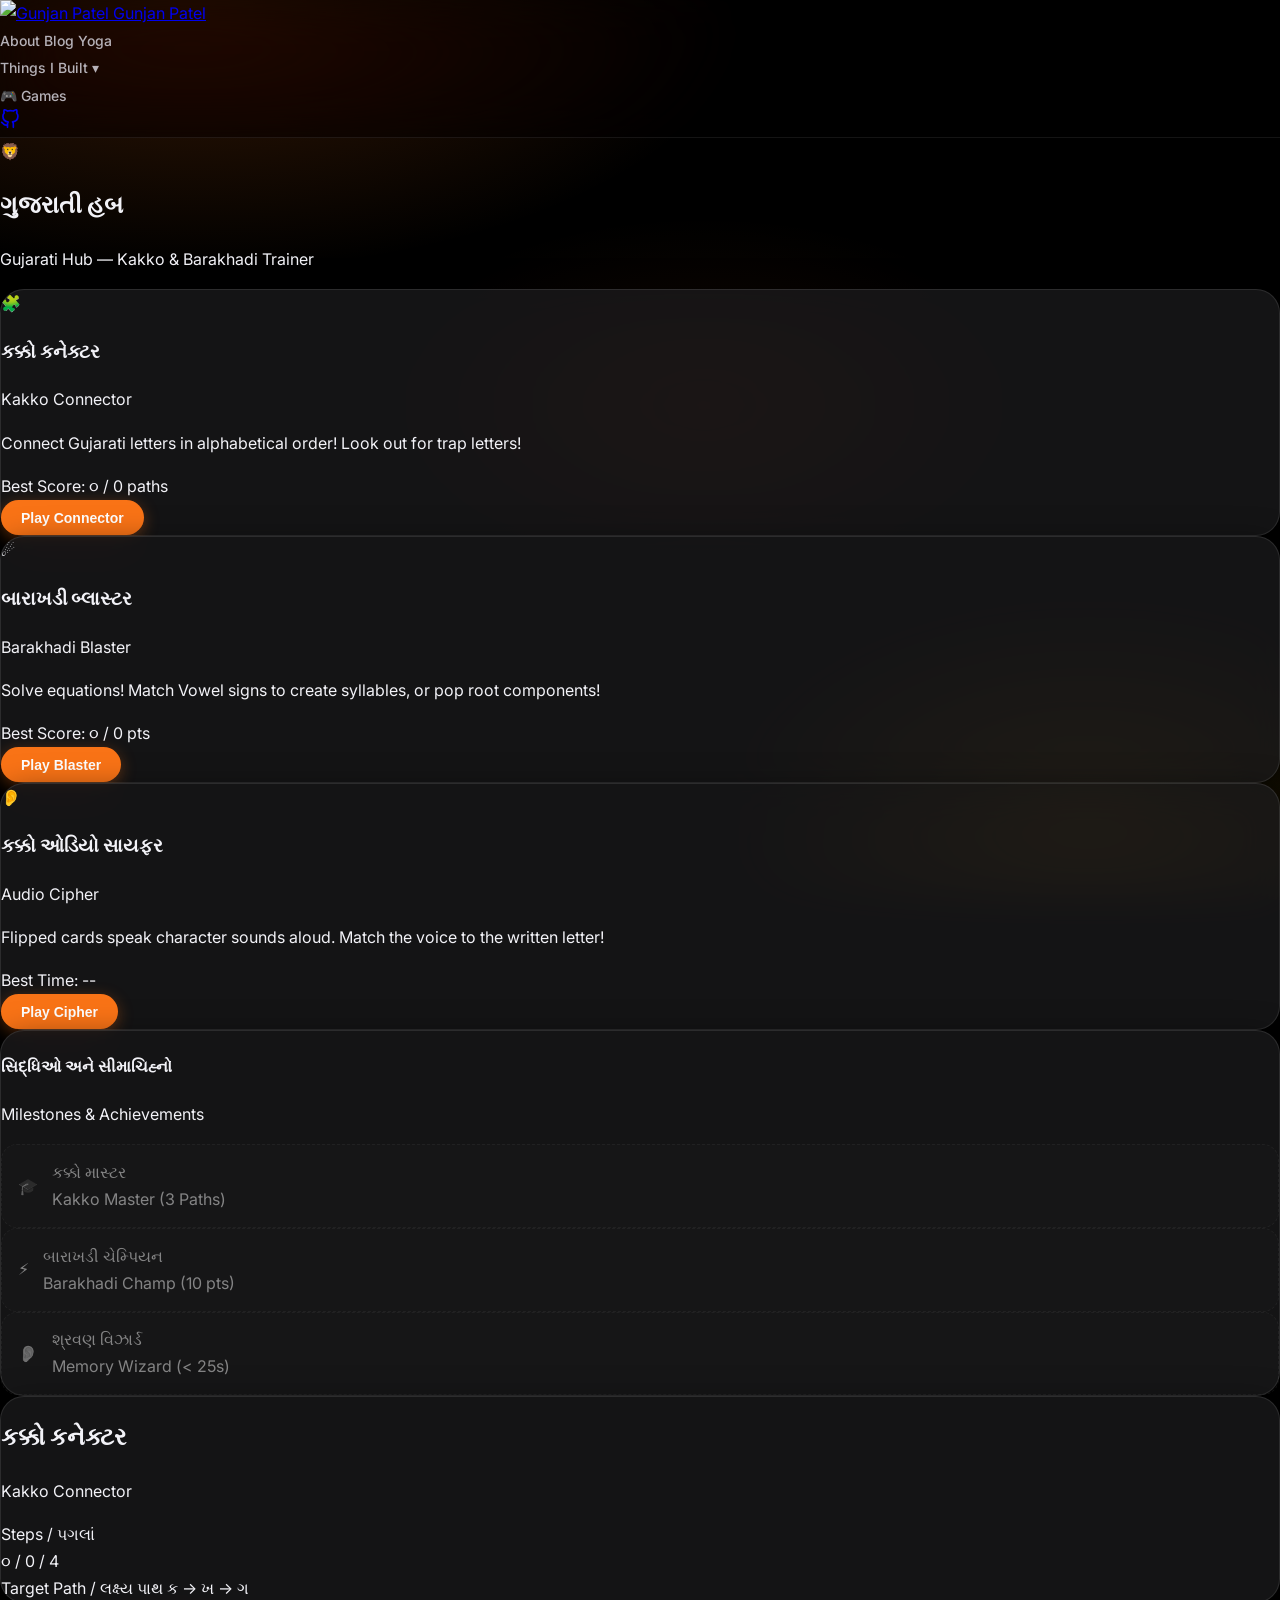
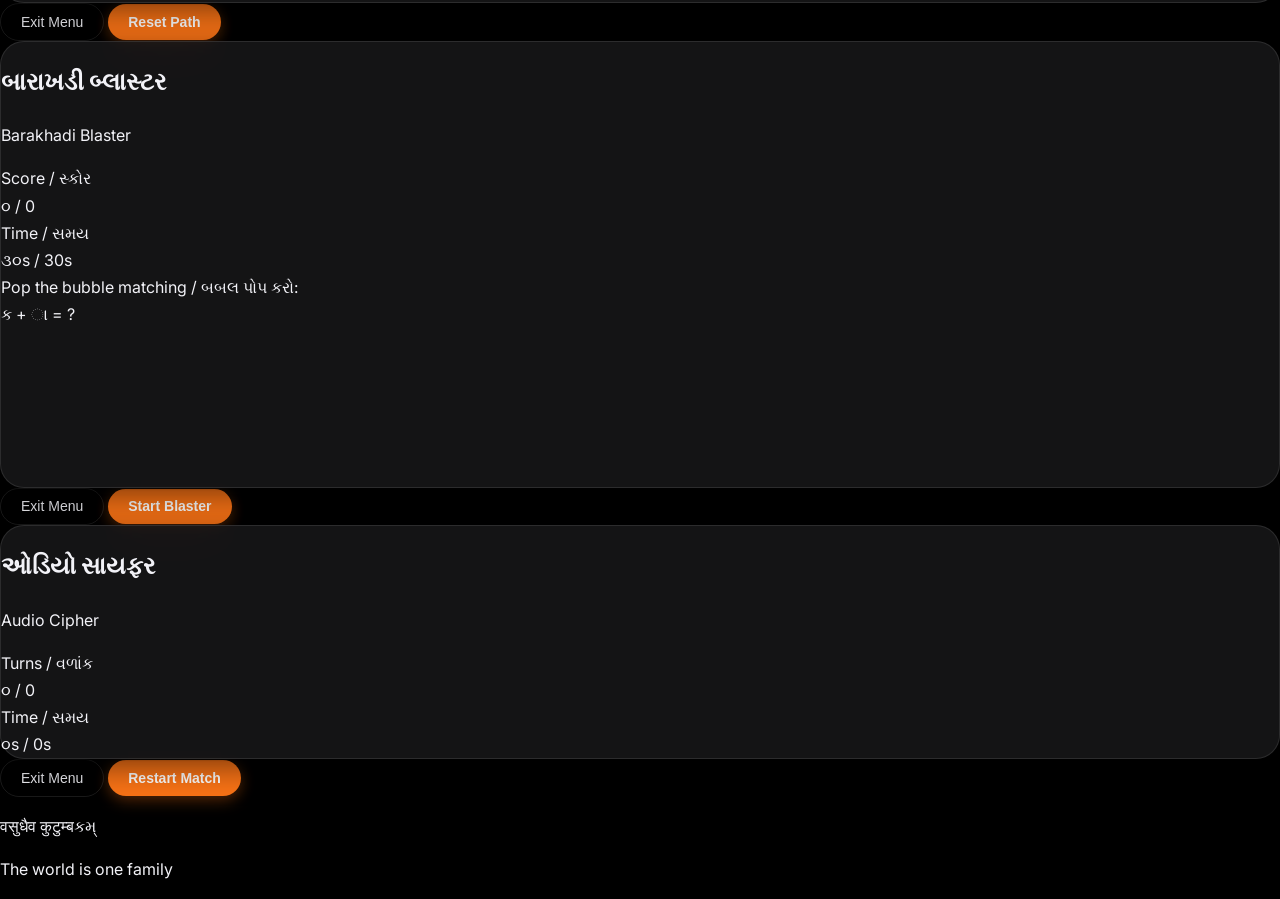
==== gujarati/index.html @ cbeb7ec4 "improvements" ====
<!DOCTYPE html>
<html lang="en">
<head>
  <meta charset="UTF-8" />
  <meta name="viewport" content="width=device-width, initial-scale=1.0, maximum-scale=1.0, user-scalable=no" />
  <title>Gujarati Hub — Kakko & Barakhadi Trainer</title>
  
  <link rel="preconnect" href="https://fonts.googleapis.com">
  <link rel="preconnect" href="https://fonts.gstatic.com" crossorigin>
  <link href="https://fonts.googleapis.com/css2?family=Inter:wght@400;500;600;700&family=Lora:ital,wght@0,400;0,500;0,600;1,400&family=JetBrains+Mono:wght@400;500&family=Nunito:wght@700;800;900&display=swap" rel="stylesheet">
  
  <script src="https://cdn.jsdelivr.net/npm/@tailwindcss/browser@4"></script>
  <link rel="stylesheet" href="styles.css" />
</head>
<body class="theme-gujarati">
  <div class="layout-wrapper flex flex-col min-h-screen">
    
    <!-- ─── Header ─── -->
    <header class="fixed top-0 left-0 right-0 z-50 h-14 flex items-center">
      <div class="max-w-4xl mx-auto w-full px-5 flex items-center justify-between">
        <a href="/" class="flex items-center gap-2.5 group text-decoration-none">
          <img src="https://gravatar.com/avatar/a71d5c71e4c2236145ec0b8058bf9508?s=400" alt="Gunjan Patel"
            class="w-7 h-7 rounded-full object-cover border border-[rgba(255,255,255,0.1)]" />
          <span class="font-semibold text-sm text-[#f2f2f7]">Gunjan Patel</span>
        </a>
        <nav class="hidden md:flex items-center gap-7">
          <a href="https://gunjanpatel.info/about" class="nav-link">About</a>
          <a href="https://gunjanpatel.info/blog" class="nav-link">Blog</a>
          <a href="https://gunjanpatel.info/yoga" class="nav-link">Yoga</a>
          <div class="nav-dropdown">
            <button class="nav-link nav-dropdown-btn" type="button">Things I Built ▾</button>
            <div class="nav-dropdown-menu">
              <a href="https://learn.gunjanpatel.info">Learn</a>
              <a href="https://shop.gunjanpatel.info">Patel Flours</a>
            </div>
          </div>
          <a href="https://games.gunjanpatel.info" class="nav-link">🎮 Games</a>
        </nav>
        <div class="flex items-center gap-2">
          <a href="https://github.com/gunjanpatel" target="_blank"
            class="text-[rgba(235,235,245,0.50)] hover:text-[#f97316] transition-colors" title="GitHub">
            <svg xmlns="http://www.w3.org/2000/svg" width="20" height="20" viewBox="0 0 24 24" fill="none"
              stroke="currentColor" stroke-width="2" stroke-linecap="round" stroke-linejoin="round">
              <path d="M9 19c-5 1.5-5-2.5-7-3m14 6v-3.87a3.37 3.37 0 0 0-.94-2.61c3.14-.35 6.44-1.54 6.44-7A5.44 5.44 0 0 0 20 4.77 5.07 5.07 0 0 0 19.91 1S18.73.65 16 2.48a13.38 13.38 0 0 0-7 0C6.27.65 5.09 1 5.09 1A5.07 5.07 0 0 0 5 4.77a5.44 5.44 0 0 0-1.5 3.78c0 5.42 3.3 6.61 6.44 7A3.37 3.37 0 0 0 9 18.13V22"></path>
            </svg>
          </a>
        </div>
      </div>
    </header>

    <!-- ─── Main Content ─── -->
    <main class="flex-1 pt-20 pb-12 px-5 flex flex-col items-center">

      <!-- MENU SCREEN -->
      <section id="menuScreen" class="w-full max-w-4xl mt-6">
        <div class="text-center mb-10">
          <div class="text-6xl mb-3">🦁</div>
          <h1 class="text-4xl font-extrabold text-amber-400 tracking-wide mb-1">ગુજરાતી હબ</h1>
          <p class="text-sm font-medium text-[rgba(235,235,245,0.40)] italic">Gujarati Hub — Kakko & Barakhadi Trainer</p>
        </div>

        <div class="grid md:grid-cols-3 gap-6">
          <!-- Card A: Kakko Connector -->
          <div class="game-selector-card glass-panel p-6 flex flex-col justify-between">
            <div>
              <div class="text-4xl mb-3">🧩</div>
              <h3 class="text-xl font-bold text-amber-400 mb-1">કક્કો કનેક્ટર</h3>
              <p class="text-xs font-semibold text-[rgba(235,235,245,0.40)] italic mb-3">Kakko Connector</p>
              <p class="text-sm text-[rgba(235,235,245,0.6)] mb-4 leading-relaxed">Connect Gujarati letters in alphabetical order! Look out for trap letters!</p>
              <div class="text-xs text-[rgba(235,235,245,0.4)] font-mono">Best Score: <span id="bestConnector">--</span></div>
            </div>
            <button onclick="launchMode('connector')" class="btn-primary mt-6 w-full justify-center">Play Connector</button>
          </div>

          <!-- Card B: Barakhadi Blaster -->
          <div class="game-selector-card glass-panel p-6 flex flex-col justify-between">
            <div>
              <div class="text-4xl mb-3">☄️</div>
              <h3 class="text-xl font-bold text-amber-400 mb-1">બારાખડી બ્લાસ્ટર</h3>
              <p class="text-xs font-semibold text-[rgba(235,235,245,0.40)] italic mb-3">Barakhadi Blaster</p>
              <p class="text-sm text-[rgba(235,235,245,0.6)] mb-4 leading-relaxed">Solve equations! Match Vowel signs to create syllables, or pop root components!</p>
              <div class="text-xs text-[rgba(235,235,245,0.4)] font-mono">Best Score: <span id="bestBlaster">--</span></div>
            </div>
            <button onclick="launchMode('blaster')" class="btn-primary mt-6 w-full justify-center">Play Blaster</button>
          </div>

          <!-- Card C: Audio Cipher -->
          <div class="game-selector-card glass-panel p-6 flex flex-col justify-between">
            <div>
              <div class="text-4xl mb-3">👂</div>
              <h3 class="text-xl font-bold text-amber-400 mb-1">કક્કો ઓડિયો સાયફર</h3>
              <p class="text-xs font-semibold text-[rgba(235,235,245,0.40)] italic mb-3">Audio Cipher</p>
              <p class="text-sm text-[rgba(235,235,245,0.6)] mb-4 leading-relaxed">Flipped cards speak character sounds aloud. Match the voice to the written letter!</p>
              <div class="text-xs text-[rgba(235,235,245,0.4)] font-mono">Best Time: <span id="bestCipher">--</span></div>
            </div>
            <button onclick="launchMode('cipher')" class="btn-primary mt-6 w-full justify-center">Play Cipher</button>
          </div>
        </div>

        <!-- Milestone Achievement Plaques -->
        <div class="mt-10 glass-panel p-6">
          <h4 class="text-lg font-bold text-amber-400 mb-1">સિદ્ધિઓ અને સીમાચિહ્નો</h4>
          <p class="text-xs text-[rgba(235,235,245,0.40)] italic mb-5">Milestones & Achievements</p>
          <div class="grid grid-cols-1 sm:grid-cols-2 md:grid-cols-3 gap-4">
            <!-- Plaque 1 -->
            <div id="badgeKakkoMaster" class="milestone-badge">
              <span class="text-2xl">🎓</span>
              <div>
                <div class="text-sm font-bold text-white">કક્કો માસ્ટર</div>
                <div class="text-[10px] text-[rgba(235,235,245,0.5)] italic">Kakko Master (3 Paths)</div>
              </div>
            </div>
            <!-- Plaque 2 -->
            <div id="badgeBarakhadiChamp" class="milestone-badge">
              <span class="text-2xl">⚡</span>
              <div>
                <div class="text-sm font-bold text-white">બારાખડી ચેમ્પિયન</div>
                <div class="text-[10px] text-[rgba(235,235,245,0.5)] italic">Barakhadi Champ (10 pts)</div>
              </div>
            </div>
            <!-- Plaque 3 -->
            <div id="badgeAudioWizard" class="milestone-badge">
              <span class="text-2xl">👂</span>
              <div>
                <div class="text-sm font-bold text-white">શ્રવણ વિઝાર્ડ</div>
                <div class="text-[10px] text-[rgba(235,235,245,0.5)] italic">Memory Wizard (&lt; 25s)</div>
              </div>
            </div>
          </div>
        </div>
      </section>

      <!-- MODE A: KAKKO CONNECTOR VIEW -->
      <section id="connectorView" class="hidden w-full max-w-lg mt-6">
        <div class="glass-panel p-6 mb-5">
          <div class="flex items-center justify-between mb-4 border-b border-[rgba(255,255,255,0.06)] pb-3">
            <div>
              <h2 class="text-xl font-bold text-amber-400">કક્કો કનેક્ટર</h2>
              <p class="text-[10px] font-medium text-[rgba(235,235,245,0.40)] italic">Kakko Connector</p>
            </div>
            <div class="flex gap-4 text-right">
              <div>
                <div class="text-[10px] text-[rgba(235,235,245,0.40)] font-semibold uppercase font-mono">Steps / પગલાં</div>
                <div class="text-base font-bold text-white" id="connectorStep">૦ / 0 / 4</div>
              </div>
            </div>
          </div>
          <div class="mb-4 text-center bg-black/40 py-2.5 px-4 rounded-xl">
            <span class="text-xs text-[rgba(235,235,245,0.5)] block mb-1">Target Path / લક્ષ્ય પાથ</span>
            <span class="text-lg font-bold text-white" id="connectorTarget">ક → ખ → ગ</span>
          </div>
          
          <!-- Pathfinding Grid -->
          <div class="grid grid-cols-4 gap-3 aspect-square w-full" id="connectorGrid">
            <!-- Grid tiles populated via JS -->
          </div>
        </div>
        
        <div class="flex gap-4">
          <button onclick="exitToMenu()" class="btn-secondary flex-1 justify-center">Exit Menu</button>
          <button onclick="initConnector()" class="btn-primary flex-1 justify-center">Reset Path</button>
        </div>
      </section>

      <!-- MODE B: BARAKHADI BLASTER VIEW -->
      <section id="blasterView" class="hidden w-full max-w-2xl mt-4">
        <div class="glass-panel p-6 mb-5">
          <div class="flex items-center justify-between mb-3 border-b border-[rgba(255,255,255,0.06)] pb-3">
            <div>
              <h2 class="text-xl font-bold text-amber-400">બારાખડી બ્લાસ્ટર</h2>
              <p class="text-[10px] font-medium text-[rgba(235,235,245,0.40)] italic">Barakhadi Blaster</p>
            </div>
            <div class="flex gap-6 text-right">
              <div>
                <div class="text-[10px] text-[rgba(235,235,245,0.40)] font-semibold uppercase font-mono">Score / સ્કોર</div>
                <div class="text-base font-bold text-white" id="blasterScore">૦ / 0</div>
              </div>
              <div>
                <div class="text-[10px] text-[rgba(235,235,245,0.40)] font-semibold uppercase font-mono">Time / સમય</div>
                <div class="text-base font-bold text-white" id="blasterTimer">૩૦s / 30s</div>
              </div>
            </div>
          </div>
          
          <!-- Target Display Panel -->
          <div class="bg-black/50 border border-[rgba(255,255,255,0.06)] rounded-xl py-4 px-6 text-center mb-4">
            <div class="text-xs text-[rgba(235,235,245,0.4)] uppercase tracking-wider mb-1">Pop the bubble matching / બબલ પોપ કરો:</div>
            <div class="text-3xl font-extrabold text-[#f97316]" id="blasterTargetFormula">ક + ા = ?</div>
          </div>

          <!-- Kinetic Canvas -->
          <div class="relative w-full aspect-[4/3] bg-black/60 border border-[rgba(255,255,255,0.1)] rounded-2xl overflow-hidden cursor-pointer">
            <canvas id="blasterCanvas" class="absolute inset-0 w-full h-full"></canvas>
          </div>
        </div>
        
        <div class="flex gap-4">
          <button onclick="exitToMenu()" class="btn-secondary flex-1 justify-center">Exit Menu</button>
          <button onclick="initBlaster()" class="btn-primary flex-1 justify-center" id="blasterStartBtn">Start Blaster</button>
        </div>
      </section>

      <!-- MODE C: AUDIO CIPHER VIEW -->
      <section id="cipherView" class="hidden w-full max-w-lg mt-6">
        <div class="glass-panel p-6 mb-5">
          <div class="flex items-center justify-between mb-4 border-b border-[rgba(255,255,255,0.06)] pb-3">
            <div>
              <h2 class="text-xl font-bold text-amber-400">ઓડિયો સાયફર</h2>
              <p class="text-[10px] font-medium text-[rgba(235,235,245,0.40)] italic">Audio Cipher</p>
            </div>
            <div class="flex gap-4 text-right">
              <div>
                <div class="text-[10px] text-[rgba(235,235,245,0.40)] font-semibold uppercase font-mono">Turns / વળાંક</div>
                <div class="text-base font-bold text-white" id="cipherFlips">૦ / 0</div>
              </div>
              <div>
                <div class="text-[10px] text-[rgba(235,235,245,0.40)] font-semibold uppercase font-mono">Time / સમય</div>
                <div class="text-base font-bold text-white" id="cipherTime">૦s / 0s</div>
              </div>
            </div>
          </div>
          
          <!-- Grid -->
          <div class="grid grid-cols-4 gap-3 aspect-square w-full" id="cipherGrid">
            <!-- Cipher cards loaded via JS -->
          </div>
        </div>
        
        <div class="flex gap-4">
          <button onclick="exitToMenu()" class="btn-secondary flex-1 justify-center">Exit Menu</button>
          <button onclick="initCipher()" class="btn-primary flex-1 justify-center">Restart Match</button>
        </div>
      </section>

      <!-- VICTORY OVERLAY -->
      <div id="winOverlay" class="win-overlay hidden">
        <div class="win-card glass-panel">
          <div class="win-emoji">🏆</div>
          <h2 class="win-title text-amber-400 font-extrabold text-3xl">અભિનંદન!</h2>
          <p class="text-xs font-semibold text-[rgba(235,235,245,0.40)] italic mb-3">Congratulations!</p>
          <p class="win-sub font-bold text-white" id="winStats">Completed in record time!</p>
          <p class="text-xs text-[rgba(235,235,245,0.40)] mt-2" id="newRecordText"></p>
          <div class="flex gap-3 mt-6">
            <button id="overlayPlayAgain" class="btn-primary flex-1 justify-center" type="button">Play Again 🔁</button>
            <button onclick="winOverlay.classList.add('hidden')" class="btn-secondary flex-1 justify-center" type="button">Close</button>
          </div>
        </div>
      </div>

    </main>

    <!-- ─── Footer ─── -->
    <footer class="mt-auto border-t border-[rgba(255,255,255,0.08)]">
      <div class="max-w-4xl mx-auto px-5 py-12">
        <div class="flex flex-col sm:flex-row items-start sm:items-center justify-between gap-8">
          <div>
            <p class="font-display font-medium text-lg mb-1 text-[#f2f2f7]">वसुधैव कुटुम्बકમ્</p>
            <p class="text-sm italic text-[rgba(235,235,245,0.50)]">The world is one family</p>
          </div>
        </div>
      </div>
    </footer>
  </div>

  <script src="gujarati.js"></script>
</body>
</html>
---- gujarati/styles.css ----
* {
  user-select: none;
  -webkit-user-select: none;
  -webkit-touch-callout: none;
}

@property --brand {
  syntax: '<color>';
  inherits: true;
  initial-value: #f97316;
}

@property --brand-hover {
  syntax: '<color>';
  inherits: true;
  initial-value: #fb923c;
}

@property --brand-soft {
  syntax: '<color>';
  inherits: true;
  initial-value: rgba(249, 115, 22, 0.15);
}

:root {
  --bg: #000000;
  --bg-subtle: #1c1c1e;
  --border: rgba(255, 255, 255, 0.10);
  --text-1: #f2f2f7;
  --text-2: rgba(235, 235, 245, 0.75);
  --text-3: rgba(235, 235, 245, 0.50);
  --text-4: rgba(235, 235, 245, 0.25);
  --brand: #f97316;
  --brand-hover: #fb923c;
  --brand-soft: rgba(249, 115, 22, 0.15);
  --glass-bg: rgba(28, 28, 30, 0.72);
  --glass-border: rgba(255, 255, 255, 0.10);
  --shadow-card: 0 8px 32px rgba(0, 0, 0, 0.5), 0 1px 2px rgba(0, 0, 0, 0.3);
}

html {
  font-family: 'Inter', system-ui, sans-serif;
  -webkit-font-smoothing: antialiased;
  scroll-behavior: smooth;
}

body {
  background-color: var(--bg);
  color: var(--text-1);
  margin: 0;
  min-height: 100vh;
  line-height: 1.7;
}

body::before {
  content: '';
  position: fixed;
  inset: 0;
  z-index: 0;
  pointer-events: none;
  background:
    radial-gradient(ellipse 80% 55% at 15% 0%, rgba(249, 115, 22, 0.22) 0%, transparent 55%),
    radial-gradient(ellipse 55% 45% at 85% 90%, rgba(234, 179, 8, 0.15) 0%, transparent 55%),
    radial-gradient(ellipse 45% 35% at 55% 45%, rgba(249, 115, 22, 0.08) 0%, transparent 60%);
}

body > * { position: relative; z-index: 1; }

.layout-wrapper {
  min-height: 100vh;
  display: flex;
  flex-direction: column;
}

/* ─── Header ─── */
header {
  background: rgba(0, 0, 0, 0.55);
  backdrop-filter: blur(28px) saturate(200%);
  -webkit-backdrop-filter: blur(28px) saturate(200%);
  border-bottom: 1px solid rgba(255, 255, 255, 0.08);
}

.nav-link {
  position: relative;
  font-size: 0.875rem;
  font-weight: 500;
  color: var(--text-2);
  transition: color 0.15s;
  padding-bottom: 2px;
  text-decoration: none;
}
.nav-link:hover { color: var(--text-1); }
.nav-link::after {
  content: '';
  position: absolute;
  bottom: -2px; left: 0;
  width: 0; height: 2px;
  background: var(--brand);
  transition: width 0.25s ease;
  border-radius: 2px;
}
.nav-link:hover::after { width: 100%; }

.nav-dropdown {
  position: relative;
}

.nav-dropdown-btn {
  background: none;
  border: none;
  cursor: pointer;
  padding: 0;
  font-family: inherit;
}

.nav-dropdown-btn::after {
  content: '';
  position: absolute;
  top: 100%;
  left: 0;
  right: 0;
  height: 16px;
}

.nav-dropdown-menu {
  display: none;
  position: absolute;
  top: calc(100% + 12px);
  left: 50%;
  transform: translateX(-50%);
  background: rgba(28, 28, 30, 0.95);
  backdrop-filter: blur(20px);
  border: 1px solid var(--border);
  border-radius: 12px;
  padding: 0.4rem;
  min-width: 140px;
  box-shadow: var(--shadow-card);
}

.nav-dropdown:hover .nav-dropdown-menu {
  display: flex;
  flex-direction: column;
}

.nav-dropdown-menu a {
  padding: 0.5rem 0.85rem;
  border-radius: 8px;
  font-size: 0.875rem;
  font-weight: 500;
  color: var(--text-2);
  text-decoration: none;
  transition: background 0.15s, color 0.15s;
}

.nav-dropdown-menu a:hover {
  background: var(--brand-soft);
  color: var(--brand);
}

/* ─── Panel ─── */
.glass-panel {
  background: var(--glass-bg);
  border: 1px solid var(--glass-border);
  border-radius: 24px;
  backdrop-filter: blur(20px) saturate(180%);
  -webkit-backdrop-filter: blur(20px) saturate(180%);
  box-shadow: var(--shadow-card);
}

/* ─── Buttons ─── */
.btn-primary {
  display: inline-flex;
  align-items: center;
  gap: 0.5rem;
  padding: 0.6rem 1.25rem;
  background-color: var(--brand);
  color: #fff;
  font-size: 0.875rem;
  font-weight: 600;
  border-radius: 9999px;
  transition: all 0.2s;
  border: none;
  cursor: pointer;
  box-shadow: 0 4px 15px rgba(249, 115, 22, 0.35);
}
.btn-primary:hover {
  background-color: var(--brand-hover);
  transform: translateY(-1px);
  box-shadow: 0 6px 24px rgba(249, 115, 22, 0.50);
}

.btn-secondary {
  display: inline-flex;
  align-items: center;
  gap: 0.5rem;
  padding: 0.6rem 1.25rem;
  background-color: transparent;
  color: var(--text-1);
  font-size: 0.875rem;
  font-weight: 500;
  border-radius: 9999px;
  border: 1px solid var(--border);
  transition: all 0.2s;
  cursor: pointer;
}
.btn-secondary:hover {
  border-color: var(--brand);
  background-color: var(--brand-soft);
  color: var(--brand);
}

.page-title {
  font-family: 'Nunito', 'Inter', sans-serif;
  font-weight: 900;
  margin: 0;
  background: linear-gradient(135deg, #f9fafb 0%, #fb923c 50%, #f97316 100%);
  -webkit-background-clip: text;
  -webkit-text-fill-color: transparent;
  background-clip: text;
}

/* ─── Score bar ─── */
.score-bar { border-radius: 16px; }
.score-num {
  font-family: 'Nunito', sans-serif;
  font-size: 1.5rem;
  font-weight: 900;
  color: var(--text-1);
  line-height: 1;
}

/* ─── Menu Selector Card ─── */
.game-selector-card {
  transition: transform 0.25s, box-shadow 0.25s;
}
.game-selector-card:hover {
  transform: translateY(-4px);
  box-shadow: 0 12px 36px var(--brand-soft);
}

/* ─── Mode A: Connector Grid Tiles ─── */
.connector-tile {
  background: rgba(255, 255, 255, 0.03);
  border: 1px solid rgba(255, 255, 255, 0.1);
  border-radius: 16px;
  display: flex;
  align-items: center;
  justify-content: center;
  font-size: 2rem;
  font-weight: 700;
  cursor: pointer;
  user-select: none;
  transition: all 0.2s;
}
.connector-tile:hover {
  background: rgba(255, 255, 255, 0.08);
}
.connector-tile.active {
  background: rgba(249, 115, 22, 0.15);
  border-color: var(--brand);
  color: var(--brand);
  box-shadow: 0 0 15px var(--brand-soft);
}
.connector-tile.correct {
  background: rgba(34, 197, 94, 0.15);
  border-color: #22c55e;
  color: #22c55e;
  pointer-events: none;
}
.connector-tile.wrong {
  background: rgba(239, 68, 68, 0.15);
  border-color: #ef4444;
  color: #ef4444;
  animation: shake 0.3s;
}

@keyframes shake {
  0%, 100% { transform: translateX(0); }
  25% { transform: translateX(-6px); }
  75% { transform: translateX(6px); }
}

/* ─── Mode C: Audio Card 3D Flip ─── */
.cipher-card {
  perspective: 800px;
  cursor: pointer;
}

.cipher-inner {
  position: relative;
  width: 100%;
  height: 100%;
  text-align: center;
  transition: transform 0.45s cubic-bezier(0.175, 0.885, 0.32, 1.275);
  transform-style: preserve-3d;
}

.cipher-card.flipped .cipher-inner {
  transform: rotateY(180deg);
}

.cipher-front, .cipher-back {
  position: absolute;
  inset: 0;
  backface-visibility: hidden;
  -webkit-backface-visibility: hidden;
  border-radius: 14px;
  display: flex;
  align-items: center;
  justify-content: center;
  border: 1px solid rgba(255, 255, 255, 0.18);
  font-size: clamp(1.5rem, 6vw, 2.75rem);
}

.cipher-front {
  background: rgba(255, 255, 255, 0.04);
  color: var(--brand);
  box-shadow: inset 0 0 10px rgba(249, 115, 22, 0.05);
}

.cipher-card:hover:not(.flipped) .cipher-front {
  background: rgba(255, 255, 255, 0.08);
  border-color: var(--brand);
  box-shadow: 0 0 12px var(--brand-soft);
}

.cipher-back {
  background: rgba(249, 115, 22, 0.12);
  transform: rotateY(180deg);
  border-color: rgba(249, 115, 22, 0.35);
}

.cipher-card.matched .cipher-back {
  border-color: #22c55e !important;
  background: rgba(34, 197, 94, 0.15) !important;
  box-shadow: 0 0 15px rgba(34, 197, 94, 0.25);
  animation: matchPulse 0.4s ease-out;
}

@keyframes matchPulse {
  0% { transform: scale(1) rotateY(180deg); }
  50% { transform: scale(1.08) rotateY(180deg); }
  100% { transform: scale(1) rotateY(180deg); }
}

/* ─── Win Overlay ─── */
.win-overlay {
  position: fixed;
  inset: 0;
  z-index: 100;
  display: flex;
  align-items: center;
  justify-content: center;
  padding: 1.5rem;
  background: rgba(0, 0, 0, 0.65);
  backdrop-filter: blur(6px);
  -webkit-backdrop-filter: blur(6px);
  animation: fade-in 0.25s ease;
}
.win-overlay.hidden { display: none; }

@keyframes fade-in {
  from { opacity: 0; }
  to { opacity: 1; }
}

.win-card {
  width: 100%;
  max-width: 360px;
  text-align: center;
  padding: 2.5rem 2rem;
  animation: slide-up 0.3s ease;
}

@keyframes slide-up {
  from { transform: translateY(24px); opacity: 0; }
  to { transform: translateY(0); opacity: 1; }
}

.win-emoji {
  font-size: 4rem;
  line-height: 1;
  margin-bottom: 0.75rem;
  animation: bounce 0.5s ease 0.1s both;
}

@keyframes bounce {
  0% { transform: scale(0); }
  60% { transform: scale(1.2); }
  100% { transform: scale(1); }
}

.win-title {
  font-family: 'Nunito', sans-serif;
  font-size: 2.25rem;
  font-weight: 900;
  margin: 0 0 0.25rem;
  background: linear-gradient(135deg, #f9fafb, #fb923c);
  -webkit-background-clip: text;
  -webkit-text-fill-color: transparent;
  background-clip: text;
}

.win-sub {
  color: var(--text-3);
  font-size: 0.95rem;
  margin: 0;
}

/* ─── Milestones Achievement Badges ─── */
.milestone-badge {
  background: rgba(249, 115, 22, 0.04);
  border: 1px dashed rgba(249, 115, 22, 0.2);
  border-radius: 16px;
  padding: 0.85rem 1rem;
  display: flex;
  align-items: center;
  gap: 0.85rem;
  transition: all 0.3s ease;
  filter: grayscale(1);
  opacity: 0.5;
}
.milestone-badge.unlocked {
  background: rgba(249, 115, 22, 0.12);
  border: 1px solid var(--brand);
  box-shadow: 0 0 16px rgba(249, 115, 22, 0.2);
  filter: none;
  opacity: 1;
}
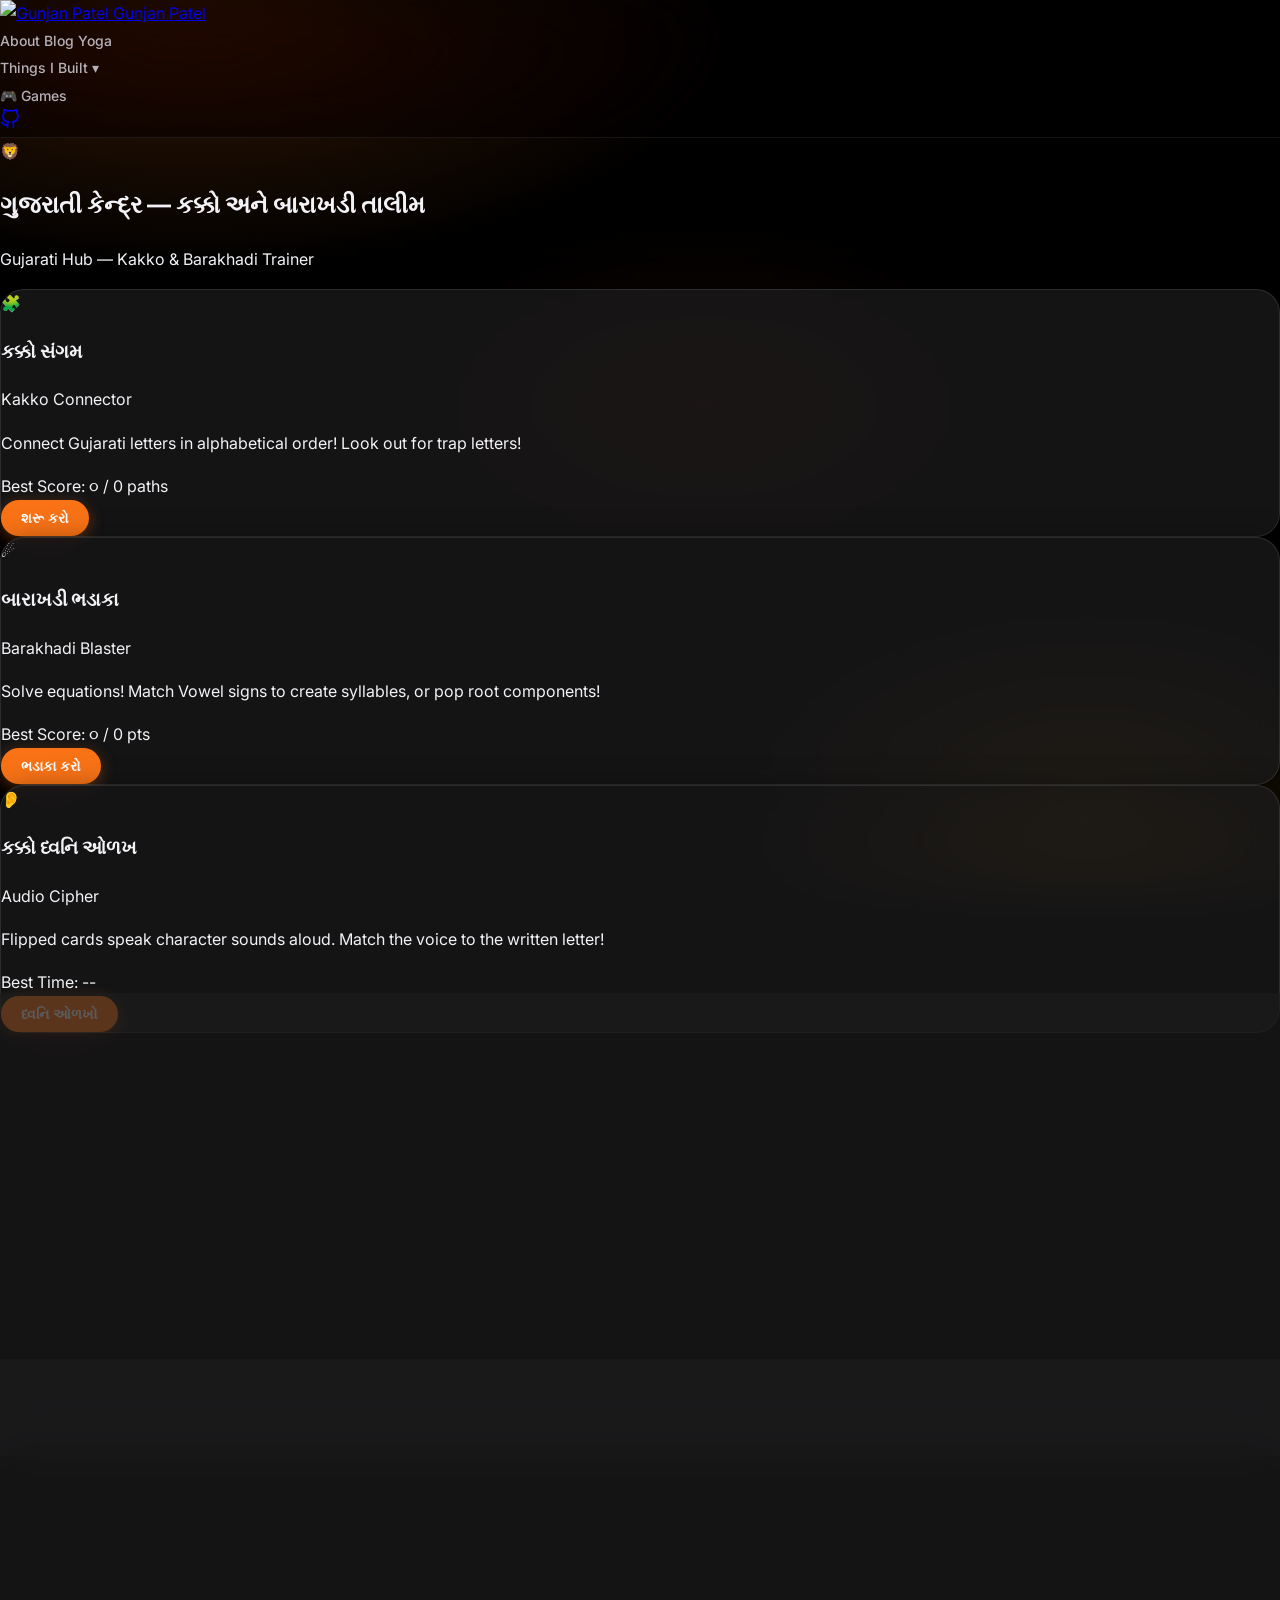
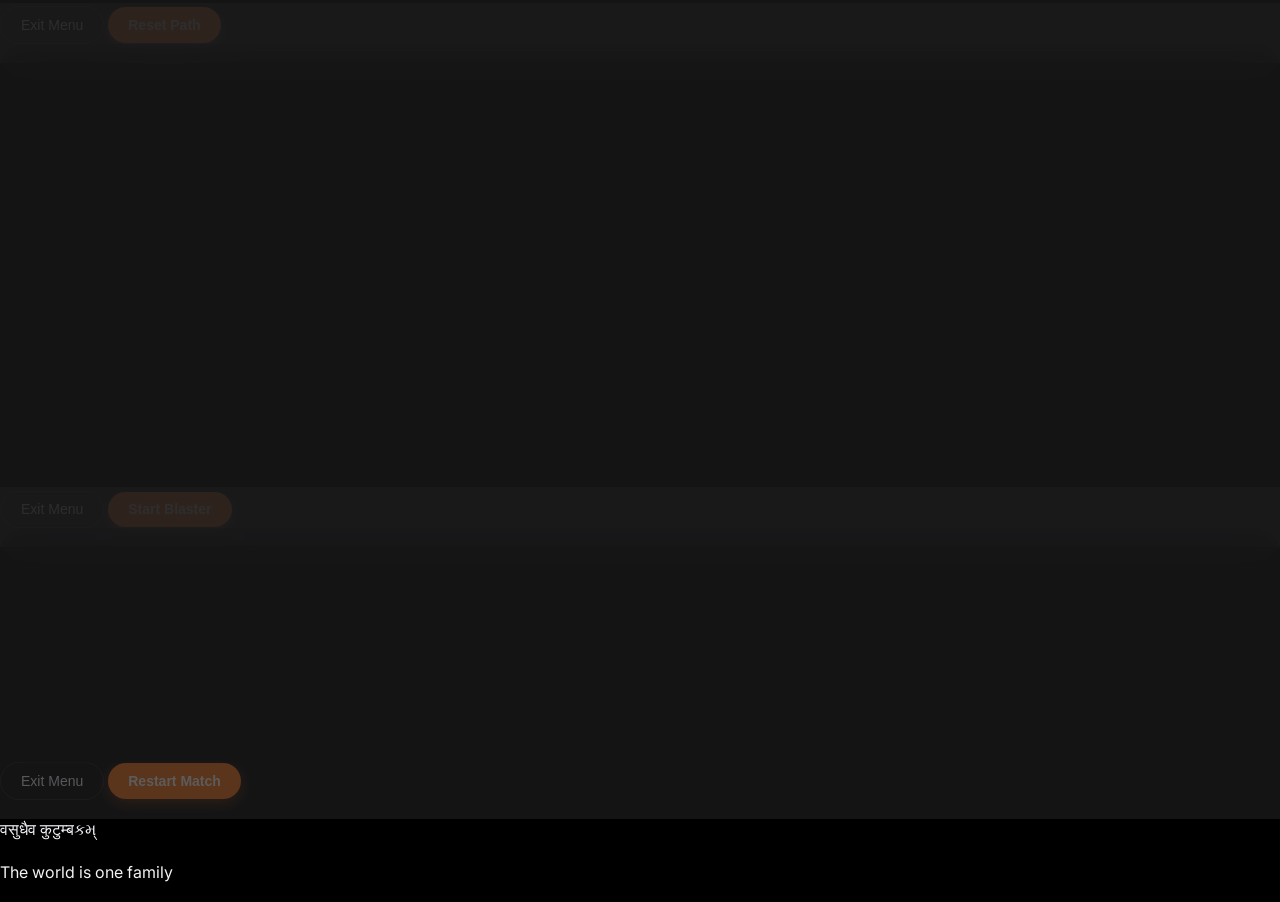
==== commit 18878570: "Improve gujarati" ====
--- a/gujarati/index.html
+++ b/gujarati/index.html
@@ -55,7 +55,7 @@
       <section id="menuScreen" class="w-full max-w-4xl mt-6">
         <div class="text-center mb-10">
           <div class="text-6xl mb-3">🦁</div>
-          <h1 class="text-4xl font-extrabold text-amber-400 tracking-wide mb-1">ગુજરાતી હબ</h1>
+          <h1 class="text-4xl font-extrabold text-amber-400 tracking-wide mb-1">ગુજરાતી કેન્દ્ર — કક્કો અને બારાખડી તાલીમ</h1>
           <p class="text-sm font-medium text-[rgba(235,235,245,0.40)] italic">Gujarati Hub — Kakko & Barakhadi Trainer</p>
         </div>
 
@@ -64,36 +64,36 @@
           <div class="game-selector-card glass-panel p-6 flex flex-col justify-between">
             <div>
               <div class="text-4xl mb-3">🧩</div>
-              <h3 class="text-xl font-bold text-amber-400 mb-1">કક્કો કનેક્ટર</h3>
+              <h3 class="text-xl font-bold text-amber-400 mb-1">કક્કો સંગમ</h3>
               <p class="text-xs font-semibold text-[rgba(235,235,245,0.40)] italic mb-3">Kakko Connector</p>
               <p class="text-sm text-[rgba(235,235,245,0.6)] mb-4 leading-relaxed">Connect Gujarati letters in alphabetical order! Look out for trap letters!</p>
               <div class="text-xs text-[rgba(235,235,245,0.4)] font-mono">Best Score: <span id="bestConnector">--</span></div>
             </div>
-            <button onclick="launchMode('connector')" class="btn-primary mt-6 w-full justify-center">Play Connector</button>
+            <button onclick="launchMode('connector')" class="btn-primary mt-6 w-full justify-center">શરૂ કરો</button>
           </div>
 
           <!-- Card B: Barakhadi Blaster -->
           <div class="game-selector-card glass-panel p-6 flex flex-col justify-between">
             <div>
               <div class="text-4xl mb-3">☄️</div>
-              <h3 class="text-xl font-bold text-amber-400 mb-1">બારાખડી બ્લાસ્ટર</h3>
+              <h3 class="text-xl font-bold text-amber-400 mb-1">બારાખડી ભડાકા</h3>
               <p class="text-xs font-semibold text-[rgba(235,235,245,0.40)] italic mb-3">Barakhadi Blaster</p>
               <p class="text-sm text-[rgba(235,235,245,0.6)] mb-4 leading-relaxed">Solve equations! Match Vowel signs to create syllables, or pop root components!</p>
               <div class="text-xs text-[rgba(235,235,245,0.4)] font-mono">Best Score: <span id="bestBlaster">--</span></div>
             </div>
-            <button onclick="launchMode('blaster')" class="btn-primary mt-6 w-full justify-center">Play Blaster</button>
+            <button onclick="launchMode('blaster')" class="btn-primary mt-6 w-full justify-center">ભડાકા કરો</button>
           </div>
 
           <!-- Card C: Audio Cipher -->
           <div class="game-selector-card glass-panel p-6 flex flex-col justify-between">
             <div>
               <div class="text-4xl mb-3">👂</div>
-              <h3 class="text-xl font-bold text-amber-400 mb-1">કક્કો ઓડિયો સાયફર</h3>
+              <h3 class="text-xl font-bold text-amber-400 mb-1">કક્કો ધ્વનિ ઓળખ</h3>
               <p class="text-xs font-semibold text-[rgba(235,235,245,0.40)] italic mb-3">Audio Cipher</p>
               <p class="text-sm text-[rgba(235,235,245,0.6)] mb-4 leading-relaxed">Flipped cards speak character sounds aloud. Match the voice to the written letter!</p>
               <div class="text-xs text-[rgba(235,235,245,0.4)] font-mono">Best Time: <span id="bestCipher">--</span></div>
             </div>
-            <button onclick="launchMode('cipher')" class="btn-primary mt-6 w-full justify-center">Play Cipher</button>
+            <button onclick="launchMode('cipher')" class="btn-primary mt-6 w-full justify-center">ધ્વનિ ઓળખો</button>
           </div>
         </div>
 
@@ -114,7 +114,7 @@
             <div id="badgeBarakhadiChamp" class="milestone-badge">
               <span class="text-2xl">⚡</span>
               <div>
-                <div class="text-sm font-bold text-white">બારાખડી ચેમ્પિયન</div>
+                <div class="text-sm font-bold text-white">બારાખડી માહિર</div>
                 <div class="text-[10px] text-[rgba(235,235,245,0.5)] italic">Barakhadi Champ (10 pts)</div>
               </div>
             </div>
@@ -122,7 +122,7 @@
             <div id="badgeAudioWizard" class="milestone-badge">
               <span class="text-2xl">👂</span>
               <div>
-                <div class="text-sm font-bold text-white">શ્રવણ વિઝાર્ડ</div>
+                <div class="text-sm font-bold text-white">સ્મૃતિ સમ્રાટ</div>
                 <div class="text-[10px] text-[rgba(235,235,245,0.5)] italic">Memory Wizard (&lt; 25s)</div>
               </div>
             </div>
@@ -135,7 +135,7 @@
         <div class="glass-panel p-6 mb-5">
           <div class="flex items-center justify-between mb-4 border-b border-[rgba(255,255,255,0.06)] pb-3">
             <div>
-              <h2 class="text-xl font-bold text-amber-400">કક્કો કનેક્ટર</h2>
+              <h2 class="text-xl font-bold text-amber-400">કક્કા સંગમ</h2>
               <p class="text-[10px] font-medium text-[rgba(235,235,245,0.40)] italic">Kakko Connector</p>
             </div>
             <div class="flex gap-4 text-right">
@@ -146,7 +146,7 @@
             </div>
           </div>
           <div class="mb-4 text-center bg-black/40 py-2.5 px-4 rounded-xl">
-            <span class="text-xs text-[rgba(235,235,245,0.5)] block mb-1">Target Path / લક્ષ્ય પાથ</span>
+            <span class="text-xs text-[rgba(235,235,245,0.5)] block mb-1">Target Path / લક્ષ્ય માર્ગ</span>
             <span class="text-lg font-bold text-white" id="connectorTarget">ક → ખ → ગ</span>
           </div>
           
@@ -167,7 +167,7 @@
         <div class="glass-panel p-6 mb-5">
           <div class="flex items-center justify-between mb-3 border-b border-[rgba(255,255,255,0.06)] pb-3">
             <div>
-              <h2 class="text-xl font-bold text-amber-400">બારાખડી બ્લાસ્ટર</h2>
+              <h2 class="text-xl font-bold text-amber-400">બારાખડી ભડાકા</h2>
               <p class="text-[10px] font-medium text-[rgba(235,235,245,0.40)] italic">Barakhadi Blaster</p>
             </div>
             <div class="flex gap-6 text-right">
@@ -205,7 +205,7 @@
         <div class="glass-panel p-6 mb-5">
           <div class="flex items-center justify-between mb-4 border-b border-[rgba(255,255,255,0.06)] pb-3">
             <div>
-              <h2 class="text-xl font-bold text-amber-400">ઓડિયો સાયફર</h2>
+              <h2 class="text-xl font-bold text-amber-400">કક્કો ધ્વનિ ઓળખ</h2>
               <p class="text-[10px] font-medium text-[rgba(235,235,245,0.40)] italic">Audio Cipher</p>
             </div>
             <div class="flex gap-4 text-right">
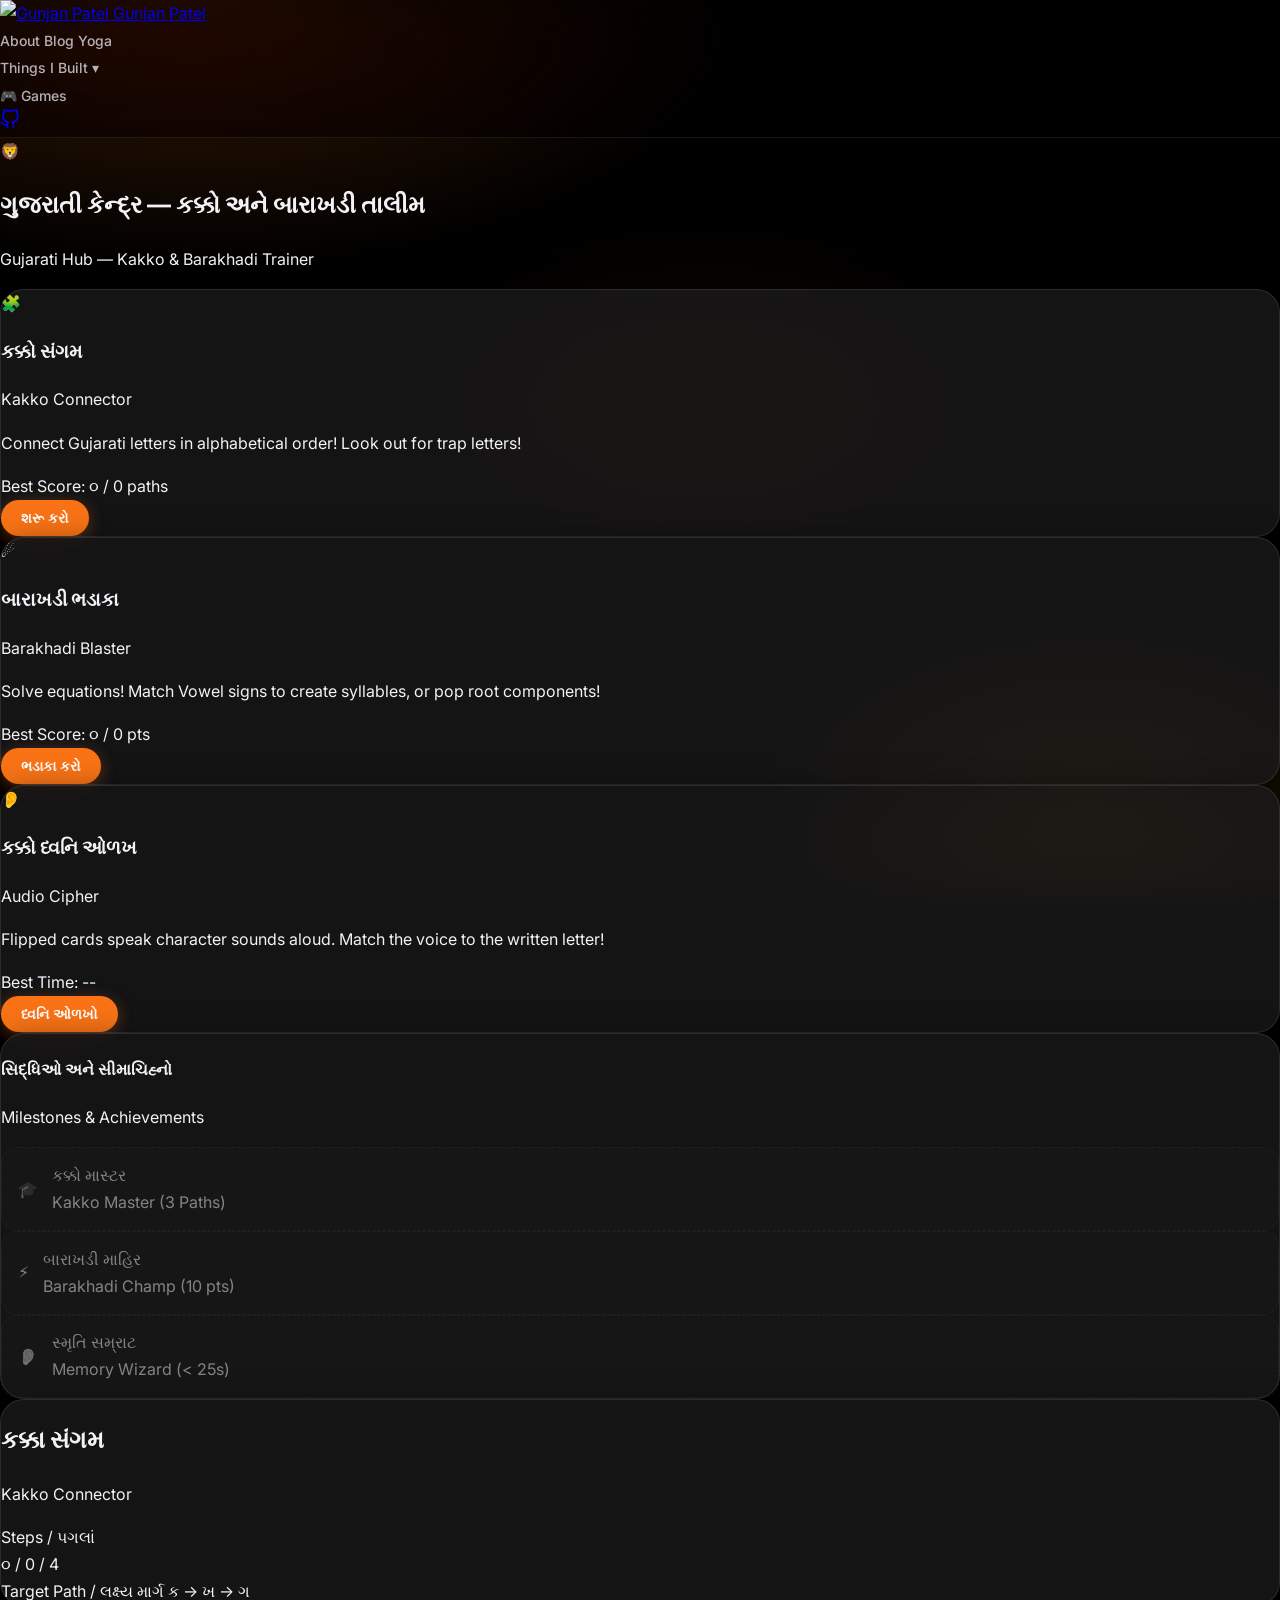
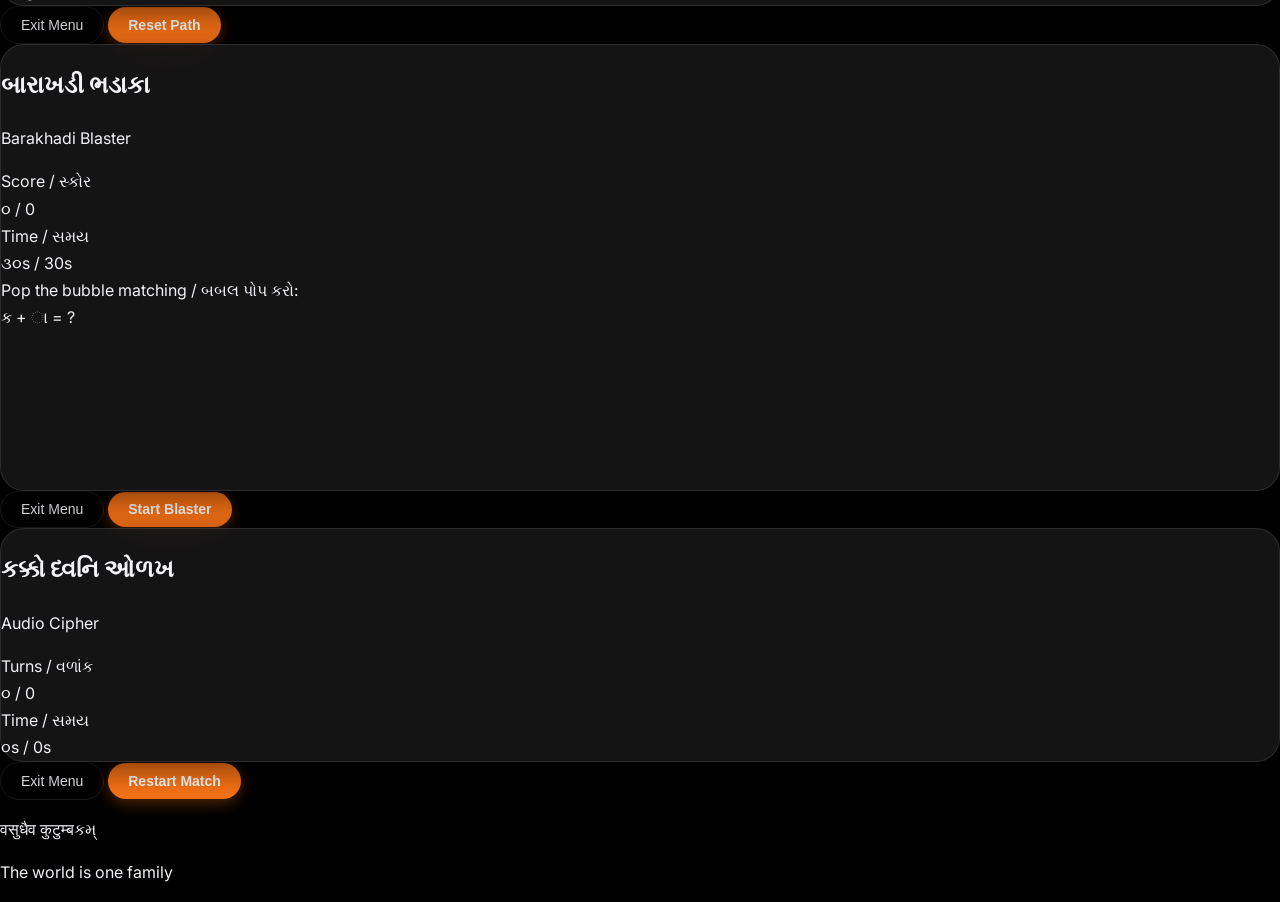
==== commit 5d17b239: "Fix scroll" ====
--- a/gujarati/index.html
+++ b/gujarati/index.html
@@ -2,19 +2,20 @@
 <html lang="en">
 <head>
   <meta charset="UTF-8" />
-  <meta name="viewport" content="width=device-width, initial-scale=1.0, maximum-scale=1.0, user-scalable=no" />
+  <meta name="viewport" content="width=device-width, initial-scale=1, maximum-scale=1, user-scalable=no">
+
   <title>Gujarati Hub — Kakko & Barakhadi Trainer</title>
-  
+
   <link rel="preconnect" href="https://fonts.googleapis.com">
   <link rel="preconnect" href="https://fonts.gstatic.com" crossorigin>
   <link href="https://fonts.googleapis.com/css2?family=Inter:wght@400;500;600;700&family=Lora:ital,wght@0,400;0,500;0,600;1,400&family=JetBrains+Mono:wght@400;500&family=Nunito:wght@700;800;900&display=swap" rel="stylesheet">
-  
+
   <script src="https://cdn.jsdelivr.net/npm/@tailwindcss/browser@4"></script>
   <link rel="stylesheet" href="styles.css" />
 </head>
 <body class="theme-gujarati">
   <div class="layout-wrapper flex flex-col min-h-screen">
-    
+
     <!-- ─── Header ─── -->
     <header class="fixed top-0 left-0 right-0 z-50 h-14 flex items-center">
       <div class="max-w-4xl mx-auto w-full px-5 flex items-center justify-between">
@@ -149,13 +150,13 @@
             <span class="text-xs text-[rgba(235,235,245,0.5)] block mb-1">Target Path / લક્ષ્ય માર્ગ</span>
             <span class="text-lg font-bold text-white" id="connectorTarget">ક → ખ → ગ</span>
           </div>
-          
+
           <!-- Pathfinding Grid -->
           <div class="grid grid-cols-4 gap-3 aspect-square w-full" id="connectorGrid">
             <!-- Grid tiles populated via JS -->
           </div>
         </div>
-        
+
         <div class="flex gap-4">
           <button onclick="exitToMenu()" class="btn-secondary flex-1 justify-center">Exit Menu</button>
           <button onclick="initConnector()" class="btn-primary flex-1 justify-center">Reset Path</button>
@@ -181,7 +182,7 @@
               </div>
             </div>
           </div>
-          
+
           <!-- Target Display Panel -->
           <div class="bg-black/50 border border-[rgba(255,255,255,0.06)] rounded-xl py-4 px-6 text-center mb-4">
             <div class="text-xs text-[rgba(235,235,245,0.4)] uppercase tracking-wider mb-1">Pop the bubble matching / બબલ પોપ કરો:</div>
@@ -193,7 +194,7 @@
             <canvas id="blasterCanvas" class="absolute inset-0 w-full h-full"></canvas>
           </div>
         </div>
-        
+
         <div class="flex gap-4">
           <button onclick="exitToMenu()" class="btn-secondary flex-1 justify-center">Exit Menu</button>
           <button onclick="initBlaster()" class="btn-primary flex-1 justify-center" id="blasterStartBtn">Start Blaster</button>
@@ -219,13 +220,13 @@
               </div>
             </div>
           </div>
-          
+
           <!-- Grid -->
           <div class="grid grid-cols-4 gap-3 aspect-square w-full" id="cipherGrid">
             <!-- Cipher cards loaded via JS -->
           </div>
         </div>
-        
+
         <div class="flex gap-4">
           <button onclick="exitToMenu()" class="btn-secondary flex-1 justify-center">Exit Menu</button>
           <button onclick="initCipher()" class="btn-primary flex-1 justify-center">Restart Match</button>
